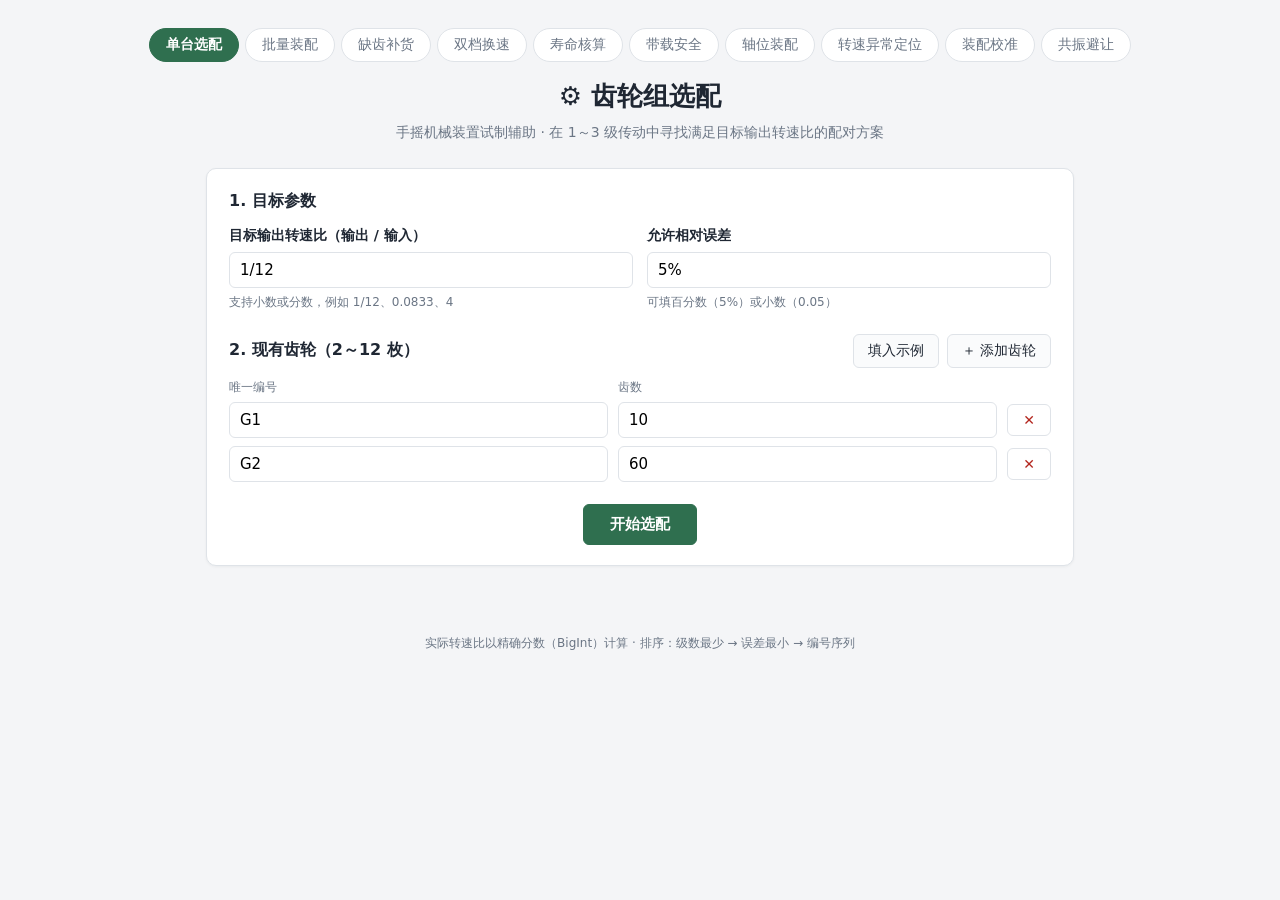
==== public/index.html @ 0ff25359 "GSB 8a5fec7e-61c3-5f5c-854e-5d7a5c368b22 initial: platform archive" ====
<!DOCTYPE html>
<html lang="zh-CN">
<head>
  <meta charset="UTF-8" />
  <meta name="viewport" content="width=device-width, initial-scale=1.0" />
  <title>齿轮组选配 · 手摇机械试制</title>
  <link rel="stylesheet" href="styles.css" />
</head>
<body>
  <header class="site-header">
    <nav class="top-nav">
      <a href="/" class="active">单台选配</a>
      <a href="/batch">批量装配</a>
      <a href="/procure">缺齿补货</a>
      <a href="/dual-speed">双档换速</a>
      <a href="/lifetime">寿命核算</a>
      <a href="/torque">带载安全</a>
      <a href="/layout">轴位装配</a>
      <a href="/diagnose">转速异常定位</a>
      <a href="/phase-reset">装配校准</a>
      <a href="/resonance">共振避让</a>
    </nav>
    <h1>⚙️ 齿轮组选配</h1>
    <p class="subtitle">手摇机械装置试制辅助 · 在 1～3 级传动中寻找满足目标输出转速比的配对方案</p>
  </header>

  <main>
    <form id="search-form" class="card">
      <section>
        <h2>1. 目标参数</h2>
        <div class="grid two">
          <label class="field">
            <span>目标输出转速比（输出 / 输入）</span>
            <input id="target" name="target" value="1/12" placeholder="如 0.0833 或 1/12" required />
            <small>支持小数或分数，例如 1/12、0.0833、4</small>
          </label>
          <label class="field">
            <span>允许相对误差</span>
            <input id="tolerance" name="tolerance" value="5%" placeholder="如 5% 或 0.05" required />
            <small>可填百分数（5%）或小数（0.05）</small>
          </label>
        </div>
      </section>

      <section>
        <div class="section-head">
          <h2>2. 现有齿轮（2～12 枚）</h2>
          <div class="btn-row">
            <button type="button" id="btn-example" class="btn ghost">填入示例</button>
            <button type="button" id="btn-add" class="btn ghost">＋ 添加齿轮</button>
          </div>
        </div>
        <div class="gear-grid-head">
          <span>唯一编号</span><span>齿数</span><span></span>
        </div>
        <div id="gear-rows"></div>
      </section>

      <div class="actions">
        <button type="submit" class="btn primary">开始选配</button>
      </div>

      <p id="form-error" class="alert error" hidden></p>
    </form>

    <section id="result-panel" class="card" hidden>
      <div class="section-head">
        <h2>3. 选配结果</h2>
        <span id="result-summary" class="summary"></span>
      </div>
      <p id="no-solution" class="alert warn" hidden></p>
      <p id="truncated-note" class="muted" hidden></p>
      <div id="result-list"></div>
    </section>
  </main>

  <footer class="site-footer">
    <span>实际转速比以精确分数（BigInt）计算 · 排序：级数最少 → 误差最小 → 编号序列</span>
  </footer>

  <script src="app.js"></script>
</body>
</html>
---- public/styles.css ----
:root {
  --bg: #f4f5f7;
  --card: #ffffff;
  --ink: #1f2733;
  --muted: #6b7685;
  --line: #dfe3e8;
  --brand: #2f6f4f;
  --brand-dark: #24573e;
  --accent: #e8f3ec;
  --danger: #b3261e;
  --danger-bg: #fdecea;
  --warn: #8a5a00;
  --warn-bg: #fff6e0;
  --radius: 10px;
}

* { box-sizing: border-box; }

body {
  margin: 0;
  font-family: "PingFang SC", "Microsoft YaHei", "Noto Sans CJK SC", system-ui, sans-serif;
  background: var(--bg);
  color: var(--ink);
  line-height: 1.55;
}

.site-header {
  padding: 28px 20px 12px;
  text-align: center;
}
.site-header h1 { margin: 0 0 6px; font-size: 26px; }
.subtitle { margin: 0; color: var(--muted); font-size: 14px; }

.top-nav {
  display: flex;
  justify-content: center;
  gap: 6px;
  margin-bottom: 14px;
}
.top-nav a {
  padding: 5px 16px;
  border-radius: 999px;
  border: 1px solid var(--line);
  background: #fff;
  color: var(--muted);
  text-decoration: none;
  font-size: 14px;
}
.top-nav a:hover { border-color: #b9c1cc; color: var(--ink); }
.top-nav a.active {
  background: var(--brand);
  border-color: var(--brand);
  color: #fff;
  font-weight: 600;
}

main {
  max-width: 900px;
  margin: 0 auto;
  padding: 12px 16px 40px;
}

.card {
  background: var(--card);
  border: 1px solid var(--line);
  border-radius: var(--radius);
  padding: 20px 22px;
  margin-bottom: 18px;
  box-shadow: 0 1px 3px rgba(20, 30, 40, 0.05);
}

h2 { font-size: 16px; margin: 0 0 12px; }

.grid.two {
  display: grid;
  grid-template-columns: 1fr 1fr;
  gap: 14px;
}
.grid.three {
  display: grid;
  grid-template-columns: 1fr 1fr 1fr;
  gap: 14px;
}
@media (max-width: 640px) {
  .grid.two, .grid.three { grid-template-columns: 1fr; }
}

.field { display: flex; flex-direction: column; gap: 5px; }
.field > span { font-size: 14px; font-weight: 600; }
.field small { color: var(--muted); font-size: 12px; }

input[type="text"], input[type="number"], input:not([type]) {
  width: 100%;
  padding: 8px 10px;
  border: 1px solid var(--line);
  border-radius: 6px;
  font-size: 15px;
  font-family: inherit;
}
input:focus { outline: 2px solid var(--brand); outline-offset: 0; border-color: var(--brand); }

section + section { margin-top: 22px; }

.section-head {
  display: flex;
  align-items: center;
  justify-content: space-between;
  gap: 12px;
  flex-wrap: wrap;
}
.section-head h2 { margin: 0; }

.btn-row { display: flex; gap: 8px; }

.btn {
  border-radius: 6px;
  padding: 7px 14px;
  font-size: 14px;
  cursor: pointer;
  border: 1px solid var(--line);
  background: #fff;
  color: var(--ink);
  font-family: inherit;
}
.btn:hover { border-color: #b9c1cc; }
.btn.ghost { background: #fafbfc; }
.btn.primary {
  background: var(--brand);
  border-color: var(--brand);
  color: #fff;
  font-weight: 600;
  padding: 10px 26px;
  font-size: 15px;
}
.btn.primary:hover { background: var(--brand-dark); }
.btn.danger-ghost { color: var(--danger); }

.gear-grid-head,
.gear-row {
  display: grid;
  grid-template-columns: 1fr 1fr 44px;
  gap: 10px;
  align-items: center;
}
.gear-grid-head {
  margin: 10px 0 6px;
  font-size: 12px;
  color: var(--muted);
}
.gear-row { margin-bottom: 8px; }

.actions { margin-top: 22px; text-align: center; }

.alert {
  margin-top: 14px;
  padding: 10px 14px;
  border-radius: 6px;
  font-size: 14px;
}
.alert.error { background: var(--danger-bg); color: var(--danger); border: 1px solid #f3c2bd; }
.alert.warn { background: var(--warn-bg); color: var(--warn); border: 1px solid #f0ddaa; }
.alert.ok { background: var(--accent); color: var(--brand-dark); border: 1px solid #a9d3bb; }

.muted { color: var(--muted); font-size: 12px; margin: 8px 0 0; }

.summary { font-size: 13px; color: var(--muted); }

.solution {
  border: 1px solid var(--line);
  border-radius: 8px;
  padding: 14px 16px;
  margin-top: 12px;
}
.solution.best { border-color: var(--brand); background: var(--accent); }

.solution-head {
  display: flex;
  justify-content: space-between;
  align-items: baseline;
  gap: 10px;
  flex-wrap: wrap;
  margin-bottom: 8px;
}
.solution-title { font-weight: 700; font-size: 15px; }
.badge {
  display: inline-block;
  font-size: 12px;
  font-weight: 600;
  padding: 1px 8px;
  border-radius: 999px;
  background: var(--brand);
  color: #fff;
  margin-right: 6px;
}
.solution-meta { font-size: 13px; color: var(--muted); }
.solution-meta strong { color: var(--ink); }

table.pairs { width: 100%; border-collapse: collapse; margin-top: 6px; font-size: 14px; }
table.pairs th, table.pairs td {
  border: 1px solid var(--line);
  padding: 6px 10px;
  text-align: center;
}
table.pairs th { background: #f0f2f5; font-weight: 600; }
.gear-id { font-family: ui-monospace, SFMono-Regular, Menlo, Consolas, monospace; }
.frac { font-family: ui-monospace, SFMono-Regular, Menlo, Consolas, monospace; white-space: nowrap; }

.site-footer {
  text-align: center;
  color: var(--muted);
  font-size: 12px;
  padding: 10px 0 30px;
}

/* ---------------- 批量装配 ---------------- */

.device-grid-head,
.device-row {
  display: grid;
  grid-template-columns: 1.2fr 1fr 1fr 44px;
  gap: 10px;
  align-items: center;
}
.device-grid-head {
  margin: 10px 0 6px;
  font-size: 12px;
  color: var(--muted);
}
.device-row { margin-bottom: 8px; }
@media (max-width: 640px) {
  .device-grid-head,
  .device-row { grid-template-columns: 1fr 1fr; }
}

.solution.miss { border-color: #e5c07b; background: var(--warn-bg); }

.badge.badge-ok { background: var(--brand); }
.badge.badge-miss {
  background: var(--warn);
}

.unused-panel { margin-top: 18px; }
.unused-panel h3 { font-size: 14px; margin: 0 0 8px; }
.chip-list { display: flex; flex-wrap: wrap; gap: 8px; }
.chip {
  display: inline-block;
  padding: 3px 12px;
  border-radius: 999px;
  border: 1px solid var(--line);
  background: #fafbfc;
  font-size: 13px;
  font-family: ui-monospace, SFMono-Regular, Menlo, Consolas, monospace;
}
.chip-buy {
  border-color: var(--brand);
  background: var(--accent);
  color: var(--brand-dark);
  font-weight: 600;
}

/* ---------------- 缺齿补货采购建议 ---------------- */

.buyable-grid-head,
.buyable-row {
  display: grid;
  grid-template-columns: 1fr 1fr 1.4fr 44px;
  gap: 10px;
  align-items: center;
}
.buyable-grid-head {
  margin: 10px 0 6px;
  font-size: 12px;
  color: var(--muted);
}
.buyable-row { margin-bottom: 8px; }
@media (max-width: 640px) {
  .buyable-grid-head,
  .buyable-row { grid-template-columns: 1fr 1fr; }
}

.block-title { font-size: 14px; margin: 16px 0 8px; }

/* ---------------- 带载安全选配 ---------------- */

.rated-grid-head,
.rated-row {
  display: grid;
  grid-template-columns: 1fr 1fr 1.4fr 44px;
  gap: 10px;
  align-items: center;
}
.rated-grid-head {
  margin: 10px 0 6px;
  font-size: 12px;
  color: var(--muted);
}
.rated-row { margin-bottom: 8px; }
@media (max-width: 640px) {
  .rated-grid-head,
  .rated-row { grid-template-columns: 1fr 1fr; }
}

table.torque-table th, table.torque-table td { text-align: left; vertical-align: middle; }
.torque-val { font-size: 13px; white-space: nowrap; }
.torque-rated { color: var(--muted); font-size: 12px; margin-top: 2px; }
.badge.badge-limit {
  background: var(--warn);
  font-size: 11px;
  padding: 0 6px;
}

/* ---------------- 轴位装配 ---------------- */

.axis-grid-head,
.axis-row {
  display: grid;
  grid-template-columns: 1.1fr 1fr 1.6fr 44px;
  gap: 10px;
  align-items: center;
}
.axis-grid-head {
  margin: 10px 0 6px;
  font-size: 12px;
  color: var(--muted);
}
.axis-row { margin-bottom: 8px; }
.axis-index { font-size: 13px; font-weight: 600; color: var(--brand-dark); white-space: nowrap; }
@media (max-width: 640px) {
  .axis-grid-head,
  .axis-row { grid-template-columns: 1fr 1fr; }
}

.meshing-no { color: var(--danger); font-weight: 600; }

.shafts-panel { margin-top: 16px; }
table.shaft-table th, table.shaft-table td { text-align: left; vertical-align: middle; }
.mount-cell { min-width: 240px; }
.mount-item { padding: 2px 0; }
.mount-item + .mount-item { border-top: 1px dashed var(--line); }

.solution.best-warn { border-color: #e5c07b; background: var(--warn-bg); }
.badge.badge-warn { background: var(--warn); }

/* ---------------- 转速异常定位 ---------------- */

.stage-grid-head,
.stage-row {
  display: grid;
  grid-template-columns: 1.6fr 1fr 1fr 44px;
  gap: 10px;
  align-items: center;
}
.stage-grid-head {
  margin: 10px 0 6px;
  font-size: 12px;
  color: var(--muted);
}
.stage-row { margin-bottom: 8px; }
.stage-index { font-size: 13px; font-weight: 600; color: var(--brand-dark); white-space: nowrap; }
@media (max-width: 640px) {
  .stage-grid-head,
  .stage-row { grid-template-columns: 1fr 1fr; }
}

.obs-card {
  border: 1px solid var(--line);
  border-radius: 8px;
  padding: 12px 14px;
  margin-top: 12px;
  background: #fafbfc;
}
.obs-head {
  display: flex;
  align-items: center;
  gap: 12px;
  flex-wrap: wrap;
  margin-bottom: 8px;
}
.obs-head .obs-name-input { flex: 1 1 200px; }
.obs-axis-hint { font-size: 12px; }

.reading-grid-head,
.reading-row {
  display: grid;
  grid-template-columns: 0.8fr 1.4fr 1.4fr 44px;
  gap: 10px;
  align-items: center;
}
.reading-grid-head {
  margin: 6px 0 4px;
  font-size: 12px;
  color: var(--muted);
}
.reading-row { margin-bottom: 8px; }
@media (max-width: 640px) {
  .reading-grid-head,
  .reading-row { grid-template-columns: 1fr 1fr; }
}

.obs-result {
  border-top: 1px dashed var(--line);
  margin-top: 16px;
  padding-top: 4px;
}

.diag-tag {
  display: inline-block;
  font-size: 12px;
  font-weight: 600;
  padding: 2px 10px;
  border-radius: 999px;
  white-space: nowrap;
}
.diag-tag-suspect { background: var(--warn); color: #fff; }
.diag-tag-amb { background: #f0ddaa; color: var(--warn); }
.diag-tag-out { background: #eceff3; color: var(--muted); }
.diag-ok { color: var(--brand-dark); font-weight: 600; }
.diag-bad { color: var(--danger); font-weight: 600; }
table.diag-cand-table td { vertical-align: middle; }

/* ---------------- 共振避让转速 ---------------- */

.forbid-grid-head,
.forbid-row {
  display: grid;
  grid-template-columns: 0.8fr 1.2fr 1.2fr 44px;
  gap: 10px;
  align-items: center;
}
.forbid-grid-head {
  margin: 10px 0 6px;
  font-size: 12px;
  color: var(--muted);
}
.forbid-row { margin-bottom: 8px; }
@media (max-width: 640px) {
  .forbid-grid-head,
  .forbid-row { grid-template-columns: 1fr 1fr; }
}

/* ---------------- 装配校准 ---------------- */

.phase-grid-head,
.phase-row {
  display: grid;
  grid-template-columns: 1.6fr 1fr;
  gap: 10px;
  align-items: center;
}
.phase-grid-head {
  margin: 10px 0 6px;
  font-size: 12px;
  color: var(--muted);
}
.phase-row { margin-bottom: 8px; }
.phase-axis { font-size: 13px; font-weight: 600; color: var(--brand-dark); white-space: nowrap; }
.phase-big { font-size: 22px; color: var(--brand-dark); }
@media (max-width: 640px) {
  .phase-grid-head,
  .phase-row { grid-template-columns: 1fr; }
}

/* ---------------- 寿命核算 ---------------- */

.grid.four {
  display: grid;
  grid-template-columns: repeat(4, 1fr);
  gap: 14px;
}
@media (max-width: 640px) {
  .grid.four { grid-template-columns: 1fr 1fr; }
}

.life-grid-head,
.life-row {
  display: grid;
  grid-template-columns: 1fr 1.6fr 1.2fr;
  gap: 10px;
  align-items: center;
}
.life-grid-head {
  margin: 10px 0 6px;
  font-size: 12px;
  color: var(--muted);
}
.life-row { margin-bottom: 8px; }
.life-roles { font-size: 12px; color: var(--muted); }
tr.life-limit td { background: var(--warn-bg); }
.life-entry { margin-top: 18px; text-align: center; }
@media (max-width: 640px) {
  .life-grid-head,
  .life-row { grid-template-columns: 1fr 1fr; }
}
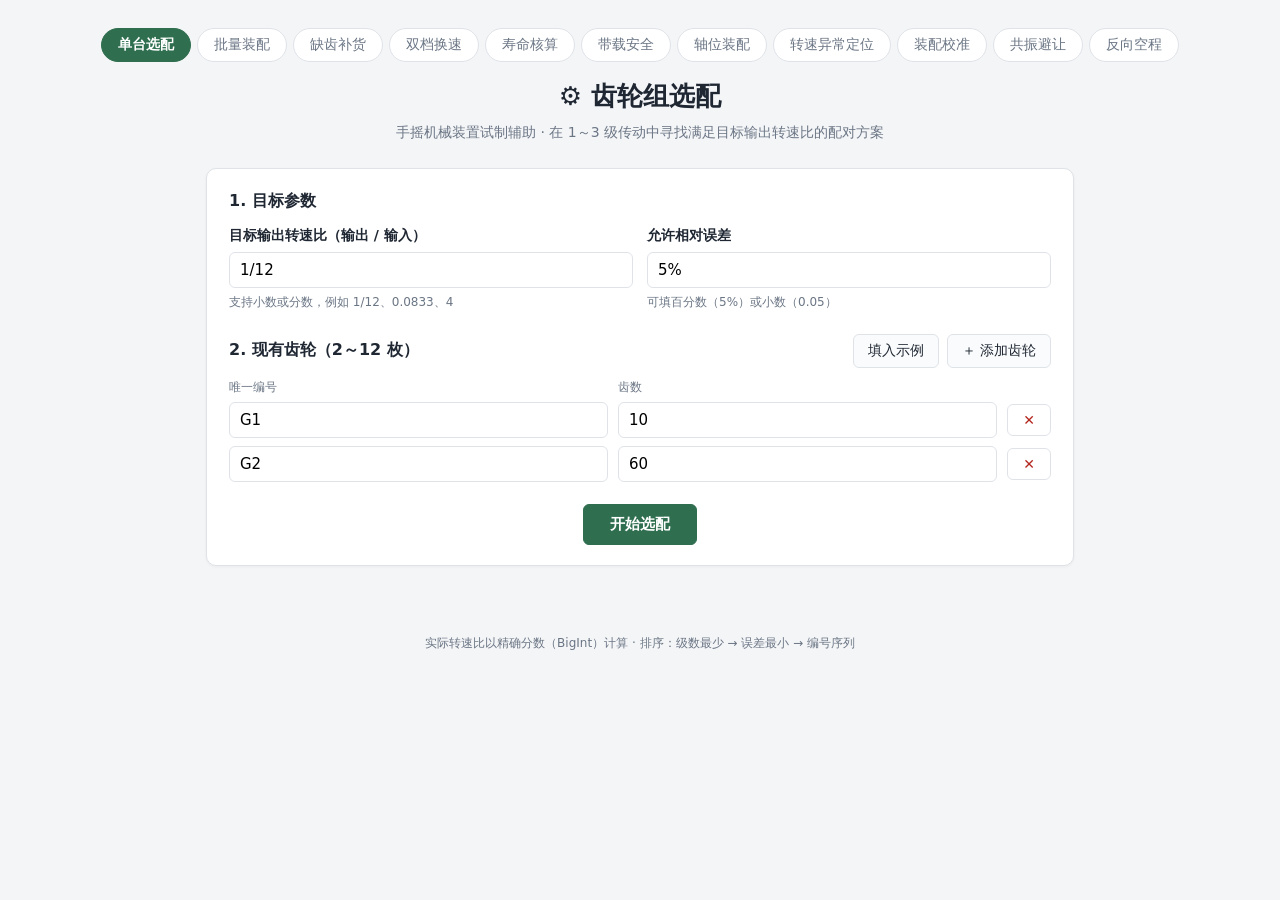
==== commit 9b8b5f74: "GSB 8a5fec7e-61c3-5f5c-854e-5d7a5c368b22 A: platform archive" ====
--- a/public/index.html
+++ b/public/index.html
@@ -19,6 +19,7 @@
       <a href="/diagnose">转速异常定位</a>
       <a href="/phase-reset">装配校准</a>
       <a href="/resonance">共振避让</a>
+      <a href="/backlash">反向空程</a>
     </nav>
     <h1>⚙️ 齿轮组选配</h1>
     <p class="subtitle">手摇机械装置试制辅助 · 在 1～3 级传动中寻找满足目标输出转速比的配对方案</p>
--- a/public/styles.css
+++ b/public/styles.css
@@ -33,6 +33,7 @@
 
 .top-nav {
   display: flex;
+  flex-wrap: wrap;
   justify-content: center;
   gap: 6px;
   margin-bottom: 14px;
@@ -438,6 +439,28 @@
   .forbid-row { grid-template-columns: 1fr 1fr; }
 }
 
+/* ---------------- 反向空程预算 ---------------- */
+
+.backlash-grid-head,
+.backlash-row {
+  display: grid;
+  grid-template-columns: 1.6fr 1fr 1fr 1.1fr 1.1fr 44px;
+  gap: 10px;
+  align-items: center;
+}
+.backlash-grid-head {
+  margin: 10px 0 6px;
+  font-size: 12px;
+  color: var(--muted);
+}
+.backlash-row { margin-bottom: 8px; }
+.backlash-index { font-size: 13px; font-weight: 600; color: var(--brand-dark); white-space: nowrap; }
+@media (max-width: 640px) {
+  .backlash-grid-head { display: none; }
+  .backlash-row { grid-template-columns: 1fr 1fr; }
+  .backlash-index { grid-column: 1 / -1; }
+}
+
 /* ---------------- 装配校准 ---------------- */
 
 .phase-grid-head,
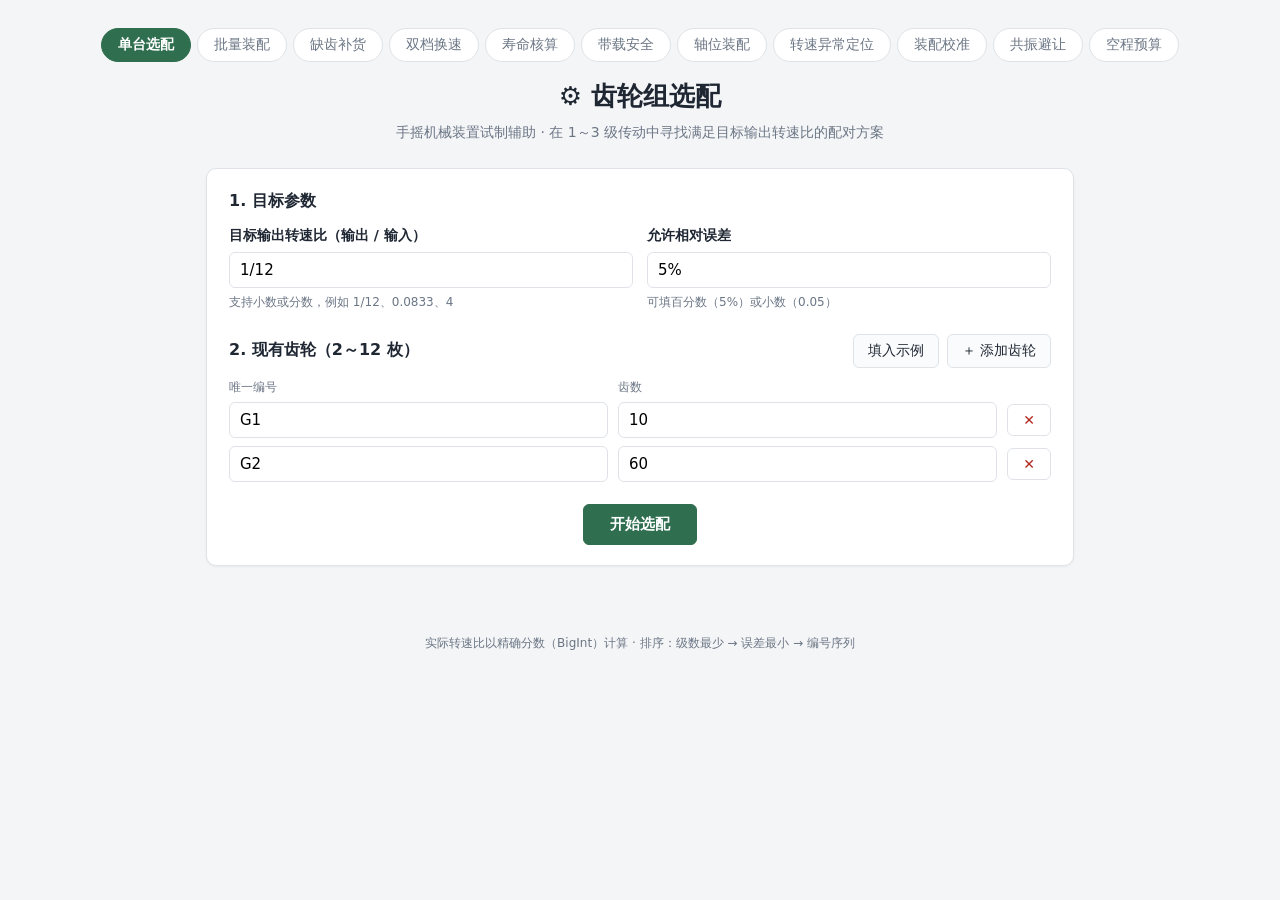
==== commit ebfe3158: "GSB 8a5fec7e-61c3-5f5c-854e-5d7a5c368b22 B: platform archive" ====
--- a/public/index.html
+++ b/public/index.html
@@ -19,7 +19,7 @@
       <a href="/diagnose">转速异常定位</a>
       <a href="/phase-reset">装配校准</a>
       <a href="/resonance">共振避让</a>
-      <a href="/backlash">反向空程</a>
+      <a href="/backlash">空程预算</a>
     </nav>
     <h1>⚙️ 齿轮组选配</h1>
     <p class="subtitle">手摇机械装置试制辅助 · 在 1～3 级传动中寻找满足目标输出转速比的配对方案</p>
--- a/public/styles.css
+++ b/public/styles.css
@@ -33,8 +33,8 @@
 
 .top-nav {
   display: flex;
+  justify-content: center;
   flex-wrap: wrap;
-  justify-content: center;
   gap: 6px;
   margin-bottom: 14px;
 }
@@ -439,28 +439,6 @@
   .forbid-row { grid-template-columns: 1fr 1fr; }
 }
 
-/* ---------------- 反向空程预算 ---------------- */
-
-.backlash-grid-head,
-.backlash-row {
-  display: grid;
-  grid-template-columns: 1.6fr 1fr 1fr 1.1fr 1.1fr 44px;
-  gap: 10px;
-  align-items: center;
-}
-.backlash-grid-head {
-  margin: 10px 0 6px;
-  font-size: 12px;
-  color: var(--muted);
-}
-.backlash-row { margin-bottom: 8px; }
-.backlash-index { font-size: 13px; font-weight: 600; color: var(--brand-dark); white-space: nowrap; }
-@media (max-width: 640px) {
-  .backlash-grid-head { display: none; }
-  .backlash-row { grid-template-columns: 1fr 1fr; }
-  .backlash-index { grid-column: 1 / -1; }
-}
-
 /* ---------------- 装配校准 ---------------- */
 
 .phase-grid-head,
@@ -483,8 +461,27 @@
   .phase-row { grid-template-columns: 1fr; }
 }
 
+/* ---------------- 反向空程预算 ---------------- */
+
+.lash-grid-head,
+.lash-row {
+  display: grid;
+  grid-template-columns: 1.4fr 0.9fr 0.9fr 1.1fr 1.1fr 44px;
+  gap: 10px;
+  align-items: center;
+}
+.lash-grid-head {
+  margin: 10px 0 6px;
+  font-size: 12px;
+  color: var(--muted);
+}
+.lash-row { margin-bottom: 8px; }
+@media (max-width: 640px) {
+  .lash-grid-head,
+  .lash-row { grid-template-columns: 1fr 1fr; }
+}
+
 /* ---------------- 寿命核算 ---------------- */
-
 .grid.four {
   display: grid;
   grid-template-columns: repeat(4, 1fr);
